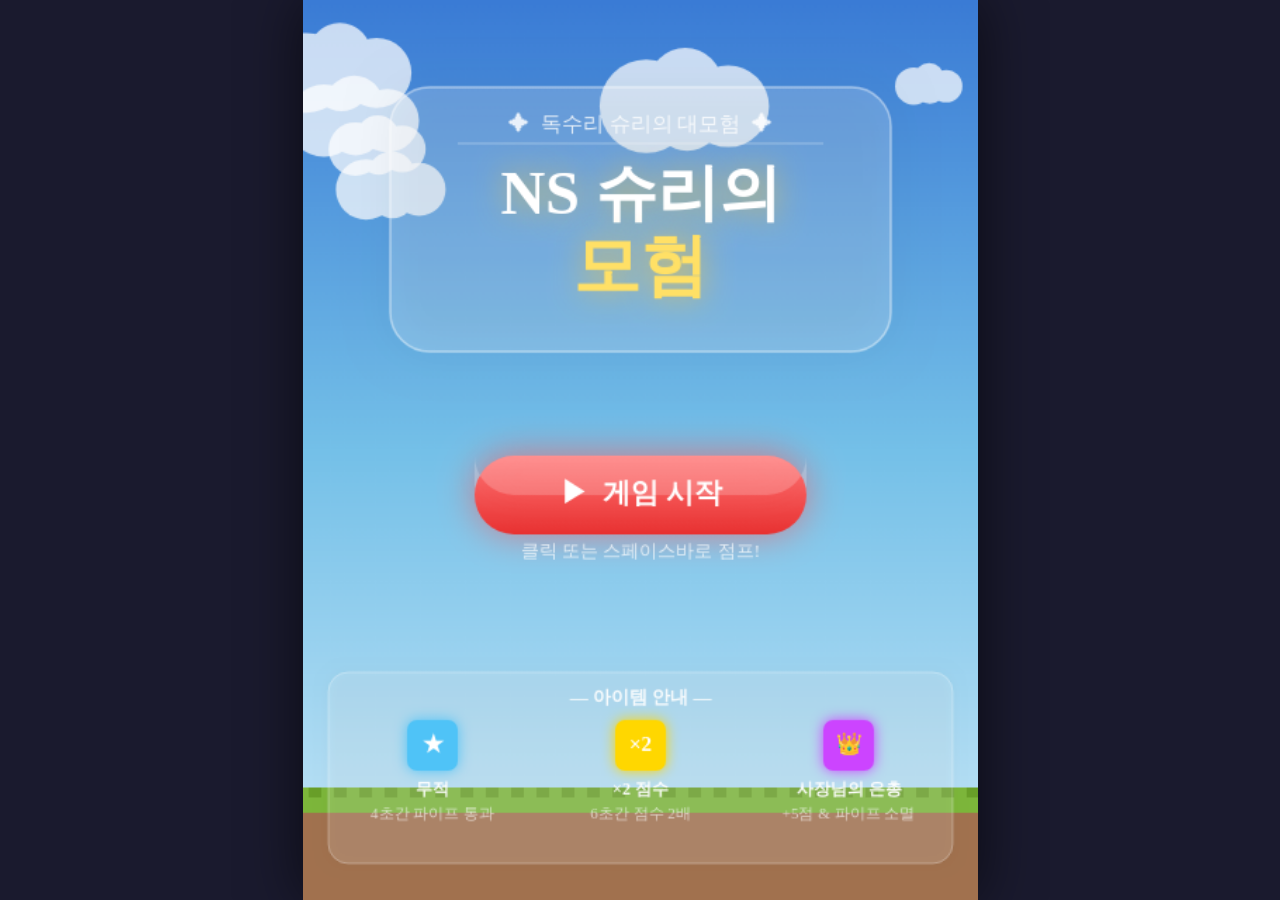
==== game_single.html @ 6ec07f15 "Initial commit: NS 슈리의 모험 game" ====
<!DOCTYPE html>
<html lang="ko">
<head>
    <meta charset="UTF-8">
    <meta name="viewport" content="width=device-width, initial-scale=1.0, user-scalable=no">
    <title>NS 슈리의 모험</title>
    <style>
* {
    margin: 0;
    padding: 0;
    box-sizing: border-box;
}

body {
    background: #1a1a2e;
    display: flex;
    justify-content: center;
    align-items: center;
    min-height: 100vh;
    overflow: hidden;
}

#game-container {
    position: relative;
    box-shadow: 0 0 60px rgba(0, 0, 0, 0.6);
    border-radius: 4px;
}

canvas {
    display: block;
}

/* ── 이름 입력 오버레이 ── */
#name-overlay {
    display: none;
    position: absolute;
    inset: 0;
    align-items: center;
    justify-content: center;
    background: rgba(0, 0, 0, 0.62);
    z-index: 20;
    border-radius: 4px;
}
#name-overlay.visible {
    display: flex;
}

#name-box {
    background: #fff;
    border-radius: 18px;
    padding: 28px 28px 22px;
    width: 260px;
    text-align: center;
    box-shadow: 0 8px 32px rgba(0,0,0,0.35);
    font-family: 'Segoe UI', sans-serif;
}

#name-title {
    font-size: 20px;
    font-weight: bold;
    color: #333;
    margin-bottom: 8px;
}

#name-score-line {
    font-size: 14px;
    color: #888;
    margin-bottom: 18px;
}

#name-score-val {
    font-weight: bold;
    color: #FF5252;
    font-size: 18px;
}

#name-input {
    width: 100%;
    padding: 10px 12px;
    border: 2px solid #ddd;
    border-radius: 10px;
    font-size: 15px;
    outline: none;
    box-sizing: border-box;
    transition: border-color 0.2s;
}
#name-input:focus {
    border-color: #7986CB;
}

#name-buttons {
    display: flex;
    gap: 10px;
    margin-top: 16px;
}

#name-buttons button {
    flex: 1;
    padding: 10px 0;
    border: none;
    border-radius: 10px;
    font-size: 14px;
    font-weight: bold;
    cursor: pointer;
    transition: opacity 0.15s;
}
#name-buttons button:hover { opacity: 0.85; }

#name-submit {
    background: linear-gradient(135deg, #66BB6A, #388E3C);
    color: white;
}

#name-skip {
    background: #eee;
    color: #888;
}
    </style>
</head>
<body>
    <div id="game-container">
        <canvas id="gameCanvas"></canvas>

        <!-- 이름 입력 오버레이 -->
        <div id="name-overlay">
            <div id="name-box">
                <div id="name-title">기록 저장</div>
                <div id="name-score-line">이번 점수: <span id="name-score-val">0</span>점</div>
                <input id="name-input" type="text" maxlength="10" placeholder="이름을 입력하세요 (최대 10자)">
                <div id="name-buttons">
                    <button id="name-submit">💾 저장</button>
                    <button id="name-skip">건너뛰기</button>
                </div>
            </div>
        </div>
    </div>
    <script>
'use strict';

const canvas = document.getElementById('gameCanvas');
const ctx = canvas.getContext('2d');

const W = 480;
const H = 640;
canvas.width = W;
canvas.height = H;

function resizeCanvas() {
    const scale = Math.min(window.innerWidth / W, window.innerHeight / H);
    canvas.style.width  = W * scale + 'px';
    canvas.style.height = H * scale + 'px';
}
resizeCanvas();
window.addEventListener('resize', resizeCanvas);

// ── 상수 ──────────────────────────────────────────────
const GRAVITY          = 0.38;
const JUMP_FORCE       = -7.2;
const PIPE_WIDTH       = 74;
const PIPE_GAP         = 215;  // 고정 넓은 갭
const BASE_PIPE_SPEED  = 2.6;
const PIPE_INTERVAL    = 2000; // ms
const GROUND_H         = 80;
const PLAYER_X         = 110;
const PLAYER_R         = 20;
const GAME_TITLE       = 'NS 슈리의 모험';

const ITEM_TYPES = {
    SHIELD: { color: '#4FC3F7', label: '무적',       duration: 4000 },
    DOUBLE: { color: '#FFD700', label: '×2 점수',    duration: 6000 },
    BOSS:   { color: '#CC44FF', label: '사장님의 은총', duration: 0 },
};

// ── 오디오 (Web Audio API) ────────────────────────────
let _ac = null;
function ac() {
    if (!_ac) _ac = new (window.AudioContext || window.webkitAudioContext)();
    return _ac;
}

let masterVol = 0.4;
let bgmPlaying = false;
let bgmBeat    = 0;
let bgmTimer   = null;

function tone(freq, type, dur, vol, when = 0) {
    if (!bgmPlaying && freq === 0) return;
    try {
        const a = ac();
        const t = a.currentTime + when;
        const o = a.createOscillator();
        const g = a.createGain();
        o.connect(g); g.connect(a.destination);
        o.type = type;
        o.frequency.setValueAtTime(freq || 1, t);
        g.gain.setValueAtTime(vol * masterVol, t);
        g.gain.exponentialRampToValueAtTime(0.0001, t + dur);
        o.start(t); o.stop(t + dur + 0.01);
    } catch(e) {}
}

// SFX
function sfxJump()   { tone(420,'sine',0.08,0.28); tone(580,'sine',0.07,0.18,0.05); }
function sfxScore()  { tone(660,'sine',0.10,0.22); tone(880,'sine',0.08,0.16,0.07); }
function sfxCoin()   { tone(900,'sine',0.09,0.25); tone(1200,'sine',0.07,0.18,0.06); }
function sfxItem()   { [440,550,660,880].forEach((f,i)=>tone(f,'sine',0.10,0.22,i*0.06)); }
function sfxBoss()   { [220,330,440,660,880].forEach((f,i)=>tone(f,'square',0.12,0.28,i*0.05)); }
function sfxBreak()  { tone(180+Math.random()*80,'sawtooth',0.07,0.35); tone(240,'square',0.05,0.28,0.03); }
function sfxDeath()  {
    [380,280,200,120].forEach((f,i)=>tone(f,'sawtooth',0.18,0.30,i*0.12));
    tone(80,'square',0.25,0.35,0.5);
}

// BGM — 경쾌한 8비트 루프
const BGM_T  = 0.145; // 박자 길이(초)
const BGM_M  = [523,659,784,659,698,784,880,784,659,523,587,659,523,0,440,523,
                587,523,659,784,0,784,659,784,880,784,698,659,523,0,523,0];
const BGM_B  = [262,0,330,0,349,0,330,0,294,0,349,0,220,0,262,0,
                294,0,330,0,392,0,349,0,440,0,349,0,262,0,220,0];

function bgmStep() {
    if (!bgmPlaying) return;
    const i = bgmBeat % BGM_M.length;
    if (BGM_M[i]) tone(BGM_M[i],'square', BGM_T*0.75, 0.07);
    if (BGM_B[i]) tone(BGM_B[i],'triangle',BGM_T*0.85,0.05);
    bgmBeat++;
    bgmTimer = setTimeout(bgmStep, BGM_T * 1000);
}
function startBGM() { if (bgmPlaying) return; bgmPlaying=true; bgmBeat=0; bgmStep(); }
function stopBGM()  { bgmPlaying=false; if(bgmTimer) clearTimeout(bgmTimer); }

// ── 게임 상태 ─────────────────────────────────────────
let state;       // 'menu' | 'playing' | 'gameover'
let score, highScore;
let animTick;    // 항상 증가 (애니메이션용)
let lastPipeTs;  // 마지막 파이프 생성 시각 (ms)
let pipeSpeed;

let shieldActive, shieldTimer;
let doubleActive, doubleTimer;
let bossRush;      // 돌진 중
let bossRushLeft;  // 남은 파이프 수
let bossReturn;    // 귀환 중
let bossFlash;     // 화면 플래시 (0~1)

let player, pipes, coins, items, particles, clouds;

highScore = parseInt(localStorage.getItem('hsCatGame') || '0');

// ── 기록 시스템 ───────────────────────────────────────
const RECORDS_KEY = 'recordsCatGame';
const MAX_RECORDS = 10;

function loadRecords() {
    try { return JSON.parse(localStorage.getItem(RECORDS_KEY) || '[]'); }
    catch(e) { return []; }
}
function saveRecord(name, sc) {
    const list = loadRecords();
    list.push({ name: name.trim() || '익명', score: sc, date: new Date().toLocaleDateString('ko-KR') });
    list.sort((a, b) => b.score - a.score);
    if (list.length > MAX_RECORDS) list.length = MAX_RECORDS;
    localStorage.setItem(RECORDS_KEY, JSON.stringify(list));
    highScore = list[0]?.score || highScore;
    localStorage.setItem('hsCatGame', highScore);
}
function getTopRecords(n = 5) { return loadRecords().slice(0, n); }

// ── 이름 입력 오버레이 ────────────────────────────────
let nameInputActive = false;

function showNameInput() {
    if (score === 0) return; // 점수 0이면 건너뜀
    nameInputActive = true;
    const ov  = document.getElementById('name-overlay');
    const val = document.getElementById('name-score-val');
    const inp = document.getElementById('name-input');
    val.textContent = score;
    inp.value = '';
    ov.classList.add('visible');
    setTimeout(() => inp.focus(), 100);
}
function hideNameInput() {
    nameInputActive = false;
    document.getElementById('name-overlay').classList.remove('visible');
}

// 저장 / 건너뛰기 버튼 이벤트
document.getElementById('name-submit').addEventListener('click', () => {
    saveRecord(document.getElementById('name-input').value, score);
    hideNameInput();
});
document.getElementById('name-skip').addEventListener('click', () => { hideNameInput(); });
document.getElementById('name-input').addEventListener('keydown', e => {
    if (e.key === 'Enter') {
        saveRecord(document.getElementById('name-input').value, score);
        hideNameInput();
    }
});

// ── 초기화 ────────────────────────────────────────────
function resetGame() {
    score       = 0;
    animTick    = 0;
    lastPipeTs  = -PIPE_INTERVAL;
    pipeSpeed   = BASE_PIPE_SPEED;

    shieldActive  = false; shieldTimer = 0;
    doubleActive  = false; doubleTimer = 0;
    bossRush      = false;
    bossRushLeft  = 0;
    bossReturn    = false;
    bossFlash     = 0;

    player = {
        x: PLAYER_X, y: H / 2 - 40,
        vy: 0, angle: 0,
        alive: true, wingPhase: 0,
    };

    pipes     = [];
    coins     = [];
    items     = [];
    particles = [];
    clouds    = buildClouds();
}

function buildClouds() {
    return Array.from({ length: 6 }, () => ({
        x:     Math.random() * W,
        y:     30 + Math.random() * H * 0.38,
        speed: 0.28 + Math.random() * 0.38,
        scale: 0.55 + Math.random() * 0.85,
    }));
}

// ── 스폰 ──────────────────────────────────────────────
function spawnPipe(now) {
    lastPipeTs = now;
    const gap    = PIPE_GAP;
    const minTop = 70;
    const maxTop = H - GROUND_H - gap - 70;
    const topH   = minTop + Math.random() * (maxTop - minTop);

    pipes.push({ x: W + PIPE_WIDTH, topH, gap, scored: false });

    // 코인 (갭 안에 1~3개)
    const gapCY   = topH + gap / 2;
    const nCoins  = 1 + Math.floor(Math.random() * 3);
    for (let i = 0; i < nCoins; i++) {
        coins.push({
            x: W + PIPE_WIDTH + 18 + i * 26,
            y: gapCY + (Math.random() - 0.5) * (gap * 0.35),
            phase: Math.random() * Math.PI * 2,
            done: false,
        });
    }

    // 아이템 (55% 확률, BOSS 가중치 높음)
    if (Math.random() < 0.55) {
        // SHIELD 25%, DOUBLE 25%, BOSS 50%
        const r    = Math.random();
        const type = r < 0.25 ? 'SHIELD' : r < 0.5 ? 'DOUBLE' : 'BOSS';
        items.push({ x: W + PIPE_WIDTH + 37, y: gapCY - gap * 0.1, type, phase: 0, done: false });
    }
}

const BOSS_RUSH_SPEED   = 13;  // 돌진 시 플레이어 전진 속도 (px/frame)
const BOSS_RETURN_SPEED = 9;   // 귀환 속도
const BOSS_PIPE_SPACING = 90;  // 돌진용 파이프 간격

// ── 업데이트 ──────────────────────────────────────────
function update(now, dt) {
    animTick++;
    pipeSpeed = BASE_PIPE_SPEED + score * 0.03;
    const spd = pipeSpeed;

    const invincible = shieldActive || bossRush || bossReturn;

    // ── 보스 돌진 중: 플레이어 전진 ──
    if (bossRush) {
        player.x     += BOSS_RUSH_SPEED;
        player.vy    *= 0.72;           // 수직 움직임 감쇠
        player.y     += player.vy;
        player.angle  = -28;            // 앞으로 숙임
        player.wingPhase += 0.55;

        // 범위를 벗어나지 않게
        player.y = Math.max(PLAYER_R, Math.min(H - GROUND_H - PLAYER_R, player.y));

        // 속도선 파티클 (뒤에서 앞으로)
        if (animTick % 2 === 0) {
            for (let k = 0; k < 3; k++) {
                particles.push({
                    x: player.x - 10 - Math.random() * 40,
                    y: player.y + (Math.random() - 0.5) * 50,
                    vx: -(6 + Math.random() * 5), vy: 0,
                    color: `hsl(${280 + Math.random() * 60},100%,80%)`,
                    size: 1.5 + Math.random() * 2,
                    life: 1, decay: 0.08, text: null,
                });
            }
        }

        // 파이프와 겹치면 박살
        for (let i = pipes.length - 1; i >= 0; i--) {
            const p = pipes[i];
            if (!p.broken &&
                player.x + PLAYER_R - 4 > p.x &&
                player.x - PLAYER_R + 4 < p.x + PIPE_WIDTH) {
                p.broken = true;
                breakPipe(p);
                pipes.splice(i, 1);
                bossRushLeft--;
                if (bossRushLeft <= 0) {
                    bossRush   = false;
                    bossReturn = true;
                }
            }
        }

        // 파이프 없으면 더 기다릴 필요 없음
        if (bossRush && pipes.filter(p => !p.broken && p.x > player.x - 10).length === 0) {
            bossRush   = false;
            bossReturn = true;
        }

    // ── 귀환 중 ──
    } else if (bossReturn) {
        player.x -= BOSS_RETURN_SPEED;
        player.vy *= 0.8;
        player.y  += player.vy;
        player.angle = Math.max(-10, player.angle - 2);
        player.wingPhase += 0.35;
        player.y = Math.max(PLAYER_R, Math.min(H - GROUND_H - PLAYER_R, player.y));

        if (player.x <= PLAYER_X) {
            player.x   = PLAYER_X;
            bossReturn = false;
        }

    // ── 일반 물리 ──
    } else if (player.alive) {
        player.vy    += GRAVITY;
        player.y     += player.vy;
        player.angle  = Math.max(-28, Math.min(75, player.vy * 3.6));
        player.wingPhase += 0.28;

        if (player.y + PLAYER_R > H - GROUND_H) {
            if (invincible) { player.y = H - GROUND_H - PLAYER_R; player.vy = 0; }
            else killPlayer();
        }
        if (player.y - PLAYER_R < 0) { player.y = PLAYER_R; player.vy = 0; }
    }

    // 파이프 스폰
    if (now - lastPipeTs >= PIPE_INTERVAL) spawnPipe(now);

    // 파이프 이동 & 충돌 & 점수
    for (let i = pipes.length - 1; i >= 0; i--) {
        const p = pipes[i];
        p.x -= spd;

        if (!p.scored && p.x + PIPE_WIDTH < player.x) {
            p.scored = true;
            if (!bossRush) {
                addScore(1);
                sfxScore();
                floatText('+' + (doubleActive ? 2 : 1), player.x + 28, player.y - 18, '#FFD700');
            }
        }

        if (player.alive && !invincible && hitPipe(p)) killPlayer();
        if (p.x + PIPE_WIDTH < 0) pipes.splice(i, 1);
    }

    // 코인
    for (let i = coins.length - 1; i >= 0; i--) {
        const c = coins[i];
        c.x -= spd;
        c.phase += 0.08;
        if (!c.done && dist(player.x, player.y, c.x, c.y) < PLAYER_R + 11) {
            c.done = true;
            addScore(1);
            sfxCoin();
            burst(c.x, c.y, '#FFD700', 6);
        }
        if (c.x < -20) coins.splice(i, 1);
    }

    // 아이템
    for (let i = items.length - 1; i >= 0; i--) {
        const it = items[i];
        it.x -= spd;
        it.phase += 0.05;
        if (!it.done && dist(player.x, player.y, it.x, it.y) < PLAYER_R + 17) {
            it.done = true;
            activateItem(it.type);
            burst(it.x, it.y, ITEM_TYPES[it.type].color, 10);
            it.type === 'BOSS' ? sfxBoss() : sfxItem();
        }
        if (it.x < -30) items.splice(i, 1);
    }

    // 타이머
    if (shieldActive && (shieldTimer -= dt) <= 0) shieldActive = false;
    if (doubleActive && (doubleTimer -= dt) <= 0) doubleActive = false;
    if (bossFlash > 0) bossFlash = Math.max(0, bossFlash - dt * 0.003);

    // 구름
    for (const cl of clouds) {
        cl.x -= cl.speed * (bossRush ? 3 : 1);
        if (cl.x < -120) cl.x = W + 120;
    }

    // 파티클
    for (let i = particles.length - 1; i >= 0; i--) {
        const p = particles[i];
        p.x += p.vx; p.y += p.vy; p.vy += 0.18;
        p.life -= p.decay;
        if (p.life <= 0) particles.splice(i, 1);
    }
}

function addScore(n) {
    score += doubleActive ? n * 2 : n;
}

function activateItem(type) {
    if (type === 'SHIELD') { shieldActive = true; shieldTimer = ITEM_TYPES.SHIELD.duration; }
    if (type === 'DOUBLE') { doubleActive = true; doubleTimer = ITEM_TYPES.DOUBLE.duration; }
    if (type === 'BOSS')   { activateBoss(); }
}

function activateBoss() {
    bossRush     = true;
    bossRushLeft = 5;
    bossFlash    = 1.0;
    items.length = 0;  // 돌진 중 아이템 충돌 방지

    // 기존 파이프 제거 후 돌진용 파이프 5개 등간격 배치
    pipes.length = 0;
    coins.length = 0;
    for (let i = 0; i < 5; i++) {
        const x      = player.x + 60 + i * BOSS_PIPE_SPACING;
        const minTop = 80;
        const maxTop = H - GROUND_H - PIPE_GAP - 80;
        const topH   = minTop + Math.random() * (maxTop - minTop);
        pipes.push({ x, topH, gap: PIPE_GAP, scored: false, broken: false, rushPipe: true });
    }

    // 출발 폭발 파티클
    const cols = ['#FFD700','#FF88FF','#CC44FF','#FFFFFF','#FF44AA'];
    for (let i = 0; i < 40; i++) {
        const a = Math.random() * Math.PI * 2;
        const s = 3 + Math.random() * 7;
        particles.push({
            x: player.x, y: player.y,
            vx: Math.cos(a) * s, vy: Math.sin(a) * s,
            color: cols[i % cols.length],
            size: 3 + Math.random() * 4,
            life: 1, decay: 0.014 + Math.random() * 0.012, text: null,
        });
    }

    floatText('✦ 사장님의 은총! ✦', W / 2, H / 2 - 20, '#FFD700', 20);
}

// 파이프 박살 이펙트
function breakPipe(p) {
    addScore(1);
    const cx  = p.x + PIPE_WIDTH / 2;
    const botY = p.topH + p.gap;

    // 파이프 잔해 파티클 (초록 사각형 느낌)
    const debrisColors = ['#5CB85C','#3E9142','#8BC34A','#2E7D32'];
    for (let i = 0; i < 18; i++) {
        const fromTop = Math.random() < 0.5;
        const oy      = fromTop
            ? Math.random() * p.topH
            : botY + Math.random() * (H - GROUND_H - botY);
        const spd = 3 + Math.random() * 6;
        const ang = Math.random() * Math.PI * 2;
        particles.push({
            x: cx + (Math.random() - 0.5) * PIPE_WIDTH,
            y: oy,
            vx: Math.cos(ang) * spd,
            vy: Math.sin(ang) * spd - 2,
            color: debrisColors[i % debrisColors.length],
            size: 4 + Math.random() * 6,
            life: 1, decay: 0.022 + Math.random() * 0.018, text: null,
        });
    }
    // 충격파 흰 파티클
    for (let i = 0; i < 10; i++) {
        const ang = (Math.PI * 2 / 10) * i;
        particles.push({
            x: cx, y: H / 2,
            vx: Math.cos(ang) * (4 + Math.random() * 4),
            vy: Math.sin(ang) * (4 + Math.random() * 4),
            color: '#FFFFFF',
            size: 3 + Math.random() * 3,
            life: 1, decay: 0.035, text: null,
        });
    }
    // 점수 팝업
    sfxBreak();
    floatText('+' + (doubleActive ? 2 : 1), cx, player.y - 20, '#FFD700', 16);
    bossFlash = Math.max(bossFlash, 0.45);
}

// ── 충돌 ──────────────────────────────────────────────
function hitPipe(p) {
    const r = PLAYER_R - 4;
    const px = player.x, py = player.y;
    if (px + r > p.x && px - r < p.x + PIPE_WIDTH) {
        if (py - r < p.topH || py + r > p.topH + p.gap) return true;
    }
    return false;
}

function dist(x1, y1, x2, y2) {
    return Math.hypot(x1 - x2, y1 - y2);
}

// ── 파티클 ────────────────────────────────────────────
function burst(x, y, color, n) {
    for (let i = 0; i < n; i++) {
        const a = (Math.PI * 2 / n) * i;
        particles.push({
            x, y,
            vx: Math.cos(a) * (1.5 + Math.random() * 2.5),
            vy: Math.sin(a) * (1.5 + Math.random() * 2.5),
            color, size: 3 + Math.random() * 3,
            life: 1, decay: 0.03 + Math.random() * 0.02,
            text: null,
        });
    }
}

function floatText(text, x, y, color, size = 15) {
    particles.push({
        x, y, vx: 0.5, vy: -2.4,
        color, size, life: 1, decay: 0.016, text,
    });
}

function killPlayer() {
    player.alive = false;
    // 죽음 폭발
    for (let i = 0; i < 22; i++) {
        const a = (Math.PI * 2 / 22) * i;
        const spd2 = 2.5 + Math.random() * 3.5;
        particles.push({
            x: player.x, y: player.y,
            vx: Math.cos(a) * spd2, vy: Math.sin(a) * spd2,
            color: ['#FF6B6B','#FFA07A','#FFD700','#FF4500'][i % 4],
            size: 4 + Math.random() * 4,
            life: 1, decay: 0.018 + Math.random() * 0.015, text: null,
        });
    }

    sfxDeath();
    stopBGM();
    if (score > highScore) {
        highScore = score;
        localStorage.setItem('hsCatGame', highScore);
    }
    setTimeout(() => {
        state = 'gameover';
        setTimeout(showNameInput, 350);
    }, 900);
}

// ── 그리기 헬퍼 ───────────────────────────────────────
function rrect(x, y, w, h, r) {
    ctx.beginPath();
    ctx.moveTo(x + r, y);
    ctx.lineTo(x + w - r, y);
    ctx.arcTo(x + w, y, x + w, y + r, r);
    ctx.lineTo(x + w, y + h - r);
    ctx.arcTo(x + w, y + h, x + w - r, y + h, r);
    ctx.lineTo(x + r, y + h);
    ctx.arcTo(x, y + h, x, y + h - r, r);
    ctx.lineTo(x, y + r);
    ctx.arcTo(x, y, x + r, y, r);
    ctx.closePath();
}

// ── 배경 / 구름 ───────────────────────────────────────
function drawBg() {
    const g = ctx.createLinearGradient(0, 0, 0, H);
    g.addColorStop(0,   '#74C0E8');
    g.addColorStop(0.7, '#AED9F0');
    g.addColorStop(1,   '#D8EFF8');
    ctx.fillStyle = g;
    ctx.fillRect(0, 0, W, H);
}

function drawClouds() {
    ctx.save();
    for (const cl of clouds) {
        ctx.globalAlpha = 0.72;
        ctx.fillStyle = 'white';
        const s = cl.scale;
        ctx.beginPath();
        ctx.arc(cl.x,          cl.y,          24 * s, 0, Math.PI * 2);
        ctx.arc(cl.x + 20 * s, cl.y - 11 * s, 19 * s, 0, Math.PI * 2);
        ctx.arc(cl.x + 42 * s, cl.y,           21 * s, 0, Math.PI * 2);
        ctx.arc(cl.x + 21 * s, cl.y + 6  * s,  17 * s, 0, Math.PI * 2);
        ctx.fill();
    }
    ctx.globalAlpha = 1;
    ctx.restore();
}

function drawGround() {
    // 잔디
    ctx.fillStyle = '#7CB63A';
    ctx.fillRect(0, H - GROUND_H, W, 18);
    // 잔디 결
    ctx.fillStyle = '#689F28';
    for (let x = 4; x < W; x += 18) ctx.fillRect(x, H - GROUND_H, 9, 7);
    // 흙
    ctx.fillStyle = '#A1714E';
    ctx.fillRect(0, H - GROUND_H + 18, W, GROUND_H - 18);
}

// ── 파이프 ────────────────────────────────────────────
function drawPipe(p) {
    const botY = p.topH + p.gap;
    const botH = H - GROUND_H - botY;

    // 윗 파이프 몸통
    ctx.fillStyle = '#5CB85C';
    ctx.fillRect(p.x, 0, PIPE_WIDTH, p.topH);
    // 윗 파이프 캡
    ctx.fillStyle = '#3E9142';
    ctx.fillRect(p.x - 6, p.topH - 30, PIPE_WIDTH + 12, 30);
    // 아랫 파이프 몸통
    ctx.fillStyle = '#5CB85C';
    ctx.fillRect(p.x, botY, PIPE_WIDTH, botH);
    // 아랫 파이프 캡
    ctx.fillStyle = '#3E9142';
    ctx.fillRect(p.x - 6, botY, PIPE_WIDTH + 12, 30);
    // 광택
    ctx.fillStyle = 'rgba(255,255,255,0.13)';
    ctx.fillRect(p.x + 9, 0, 13, p.topH);
    ctx.fillRect(p.x + 9, botY, 13, botH);
}

// ── 코인 ──────────────────────────────────────────────
function drawCoin(c) {
    const sx = Math.abs(Math.cos(c.phase));
    ctx.save();
    ctx.translate(c.x, c.y);
    ctx.scale(sx, 1);
    ctx.beginPath();
    ctx.arc(0, 0, 10, 0, Math.PI * 2);
    ctx.fillStyle = '#FFD700';
    ctx.fill();
    ctx.strokeStyle = '#FFA000';
    ctx.lineWidth = 2;
    ctx.stroke();
    ctx.beginPath();
    ctx.arc(-3, -3, 3, 0, Math.PI * 2);
    ctx.fillStyle = 'rgba(255,255,255,0.5)';
    ctx.fill();
    ctx.restore();
}

// ── 아이템 ────────────────────────────────────────────
function drawItem(it) {
    const info = ITEM_TYPES[it.type];
    const bob  = Math.sin(it.phase * 2) * 3;
    ctx.save();
    ctx.translate(it.x, it.y + bob);
    ctx.shadowBlur = 18; ctx.shadowColor = info.color;
    ctx.fillStyle = info.color;
    rrect(-16, -16, 32, 32, 7);
    ctx.fill();
    ctx.shadowBlur = 0;
    ctx.fillStyle   = 'white';
    ctx.font        = 'bold 13px Segoe UI';
    ctx.textAlign   = 'center';
    ctx.textBaseline = 'middle';
    ctx.fillText(it.type === 'SHIELD' ? '★' : it.type === 'DOUBLE' ? '×2' : '👑', 0, 0);
    ctx.restore();
}

// ── 플레이어 (독수리 캐릭터) ─────────────────────────
function drawPlayer() {
    ctx.save();
    ctx.translate(player.x, player.y);
    ctx.rotate(player.angle * Math.PI / 180);

    // 무적 실드
    if (shieldActive) {
        ctx.save();
        ctx.globalAlpha = 0.35 + Math.sin(animTick * 0.18) * 0.18;
        ctx.beginPath();
        ctx.arc(0, 0, PLAYER_R + 13, 0, Math.PI * 2);
        ctx.strokeStyle = '#4FC3F7';
        ctx.lineWidth = 5;
        ctx.stroke();
        ctx.globalAlpha = 1;
        ctx.restore();
    }

    const wf = player.wingPhase;

    // ── 꼬리 깃털 ──
    ctx.save();
    ctx.translate(-16, 6);
    for (let i = 0; i < 4; i++) {
        const angle = (-0.3 + i * 0.2);
        ctx.save();
        ctx.rotate(angle);
        ctx.beginPath();
        ctx.moveTo(0, 0);
        ctx.lineTo(-14 - i * 2, 3 + i);
        ctx.lineWidth = 3 - i * 0.4;
        ctx.strokeStyle = '#2C1200';
        ctx.lineCap = 'round';
        ctx.stroke();
        ctx.restore();
    }
    ctx.restore();

    // ── 날개 (위아래로 퍼덕) ──
    const wingBeat = Math.sin(wf) * 10;
    ctx.save();
    // 날개 본체 (어두운 갈색)
    ctx.beginPath();
    ctx.moveTo(-2, 2);
    ctx.bezierCurveTo(-6, -4, -24, wingBeat - 16, -32, wingBeat - 6);
    ctx.bezierCurveTo(-28, wingBeat + 4, -14, wingBeat + 10, -2, 10);
    ctx.closePath();
    const wingG = ctx.createLinearGradient(-32, 0, -2, 0);
    wingG.addColorStop(0, '#1A0800');
    wingG.addColorStop(0.6, '#3B1500');
    wingG.addColorStop(1, '#5C2500');
    ctx.fillStyle = wingG;
    ctx.fill();
    // 날개 끝 호박색 광택
    ctx.beginPath();
    ctx.moveTo(-24, wingBeat - 13);
    ctx.bezierCurveTo(-30, wingBeat - 14, -34, wingBeat - 6, -28, wingBeat);
    ctx.bezierCurveTo(-24, wingBeat + 3, -18, wingBeat - 4, -20, wingBeat - 10);
    ctx.fillStyle = 'rgba(200,90,10,0.55)';
    ctx.fill();
    // 날개 깃털 선
    for (let i = 0; i < 5; i++) {
        const t = i / 4;
        const wx = -2 + (-30 + 2) * t;
        const wy = 6 + (wingBeat - 6 - 6) * t;
        ctx.beginPath();
        ctx.moveTo(wx, wy);
        ctx.lineTo(wx - 4, wy - 5 - i);
        ctx.strokeStyle = 'rgba(0,0,0,0.3)';
        ctx.lineWidth = 1;
        ctx.stroke();
    }
    ctx.restore();

    // ── 몸통 (진한 갈색, 둥글고 통통하게) ──
    ctx.beginPath();
    ctx.ellipse(0, 3, 17, 15, 0, 0, Math.PI * 2);
    const bodyG = ctx.createRadialGradient(-5, -2, 3, 0, 3, 20);
    bodyG.addColorStop(0, '#5C2500');
    bodyG.addColorStop(0.5, '#3B1500');
    bodyG.addColorStop(1, '#1A0800');
    ctx.fillStyle = bodyG;
    ctx.fill();

    // 몸통 비늘 질감 (짧은 호)
    ctx.strokeStyle = 'rgba(0,0,0,0.2)';
    ctx.lineWidth = 1;
    for (let row = 0; row < 3; row++) {
        for (let col = -1; col < 2; col++) {
            const sx = col * 8 + (row % 2) * 4;
            const sy = -4 + row * 7;
            ctx.beginPath();
            ctx.arc(sx, sy + 3, 5, Math.PI + 0.3, -0.3);
            ctx.stroke();
        }
    }

    // ── 가슴 흰털 ──
    ctx.beginPath();
    ctx.ellipse(4, 6, 7, 9, -0.2, 0, Math.PI * 2);
    ctx.fillStyle = 'rgba(235,225,200,0.5)';
    ctx.fill();

    // ── 머리 (흰색, 대머리독수리) ──
    ctx.beginPath();
    ctx.arc(7, -11, 13, 0, Math.PI * 2);
    const headG = ctx.createRadialGradient(4, -14, 2, 7, -11, 13);
    headG.addColorStop(0, '#FFFFFF');
    headG.addColorStop(1, '#E8E0D0');
    ctx.fillStyle = headG;
    ctx.fill();
    // 머리 아랫부분 목 연결 (어두운 갈색)
    ctx.beginPath();
    ctx.ellipse(2, -2, 9, 7, 0.4, 0, Math.PI * 2);
    ctx.fillStyle = '#3B1500';
    ctx.fill();

    // ── 부리 (노란색, 갈고리형) ──
    ctx.beginPath();
    ctx.moveTo(17, -13);
    ctx.lineTo(26, -10);
    ctx.lineTo(24, -7);
    ctx.lineTo(17, -9);
    ctx.closePath();
    ctx.fillStyle = '#E8A800';
    ctx.fill();
    // 부리 끝 갈고리
    ctx.beginPath();
    ctx.moveTo(24, -7);
    ctx.quadraticCurveTo(27, -6, 25, -4);
    ctx.quadraticCurveTo(22, -5, 22, -7);
    ctx.fillStyle = '#CC8800';
    ctx.fill();
    // 부리 선
    ctx.beginPath();
    ctx.moveTo(17, -11);
    ctx.lineTo(24, -8.5);
    ctx.strokeStyle = '#CC8800';
    ctx.lineWidth = 1;
    ctx.stroke();

    // ── 눈 ──
    // 눈 흰자
    ctx.beginPath();
    ctx.ellipse(13, -14, 5.5, 5, 0, 0, Math.PI * 2);
    ctx.fillStyle = '#F0E8D0';
    ctx.fill();
    // 눈동자
    ctx.beginPath();
    ctx.arc(14, -14, 3.2, 0, Math.PI * 2);
    ctx.fillStyle = '#1a1a2e';
    ctx.fill();
    // 눈 하이라이트
    ctx.beginPath();
    ctx.arc(15.2, -15.2, 1.1, 0, Math.PI * 2);
    ctx.fillStyle = 'white';
    ctx.fill();

    // ── 화난 눈썹 ──
    ctx.beginPath();
    ctx.moveTo(8, -20);
    ctx.lineTo(18, -17.5);
    ctx.lineWidth = 2.8;
    ctx.strokeStyle = '#2C1200';
    ctx.lineCap = 'round';
    ctx.stroke();

    // ── 발 (비행 중 접힌 상태) ──
    ctx.save();
    ctx.translate(4, 16);
    ctx.strokeStyle = '#CC7700';
    ctx.lineWidth = 2.5;
    ctx.lineCap = 'round';
    // 다리
    ctx.beginPath(); ctx.moveTo(0, 0); ctx.lineTo(2, 7); ctx.stroke();
    ctx.beginPath(); ctx.moveTo(6, 0); ctx.lineTo(7, 7); ctx.stroke();
    // 발톱
    ctx.lineWidth = 1.8;
    ctx.strokeStyle = '#1a1a2e';
    [[-4,7],[0,9],[4,7],[7,5]].forEach(([tx, ty]) => {
        ctx.beginPath(); ctx.moveTo(3, 7); ctx.lineTo(tx, ty + 3); ctx.stroke();
    });
    ctx.restore();

    ctx.restore();
}

// ── 파티클 ────────────────────────────────────────────
function drawParticles() {
    for (const p of particles) {
        ctx.save();
        ctx.globalAlpha = Math.max(0, p.life);
        if (p.text) {
            ctx.fillStyle = p.color;
            ctx.font = `bold ${p.size}px Segoe UI`;
            ctx.textAlign = 'center';
            ctx.fillText(p.text, p.x, p.y);
        } else {
            ctx.fillStyle = p.color;
            ctx.beginPath();
            ctx.arc(p.x, p.y, p.size, 0, Math.PI * 2);
            ctx.fill();
        }
        ctx.restore();
    }
}

// ── HUD ───────────────────────────────────────────────
function drawHUD() {
    // 좌상단 게임 이름
    ctx.save();
    ctx.shadowBlur = 6; ctx.shadowColor = 'rgba(0,0,0,0.5)';
    ctx.fillStyle    = 'rgba(255,255,255,0.88)';
    ctx.font         = 'bold 13px Segoe UI';
    ctx.textAlign    = 'left';
    ctx.textBaseline = 'top';
    ctx.fillText(GAME_TITLE, 12, 12);
    ctx.shadowBlur   = 0;
    ctx.textBaseline = 'alphabetic';
    ctx.restore();

    // 중앙 점수
    ctx.save();
    ctx.shadowBlur = 10; ctx.shadowColor = 'rgba(0,0,0,0.45)';
    ctx.fillStyle = 'white';
    ctx.font      = 'bold 38px Segoe UI';
    ctx.textAlign = 'center';
    ctx.fillText(score, W / 2, 60);
    ctx.shadowBlur = 0;
    ctx.restore();

    // 아이템 타이머 바
    let ty = 96;
    if (shieldActive) { drawTimerBar('무적',    ITEM_TYPES.SHIELD.color, shieldTimer / ITEM_TYPES.SHIELD.duration, ty); ty += 34; }
    if (doubleActive) { drawTimerBar('×2 점수', ITEM_TYPES.DOUBLE.color, doubleTimer / ITEM_TYPES.DOUBLE.duration, ty); ty += 34; }
}

function drawTimerBar(label, color, ratio, y) {
    const bw = 118, bx = W - bw - 14;
    ctx.fillStyle = 'rgba(0,0,0,0.28)';
    rrect(bx - 4, y - 14, bw + 8, 26, 5);
    ctx.fill();
    ctx.fillStyle = 'rgba(0,0,0,0.35)';
    ctx.fillRect(bx, y + 2, bw, 7);
    ctx.fillStyle = color;
    ctx.fillRect(bx, y + 2, bw * Math.max(0, ratio), 7);
    ctx.fillStyle = 'white';
    ctx.font = 'bold 11px Segoe UI';
    ctx.textAlign = 'left';
    ctx.fillText(label, bx, y);
}

// ── 메뉴 화면 ─────────────────────────────────────────
function drawMenu() {
    // 배경 그라데이션 (더 깊은 하늘)
    const bgG = ctx.createLinearGradient(0, 0, 0, H);
    bgG.addColorStop(0,   '#3A7BD5');
    bgG.addColorStop(0.5, '#74C0E8');
    bgG.addColorStop(1,   '#C8E8F8');
    ctx.fillStyle = bgG;
    ctx.fillRect(0, 0, W, H);

    drawClouds();
    drawGround();

    // ── 타이틀 패널 (반투명 카드) ──
    ctx.save();
    ctx.shadowBlur = 30; ctx.shadowColor = 'rgba(0,0,0,0.25)';
    ctx.fillStyle  = 'rgba(255,255,255,0.18)';
    rrect(W / 2 - 178, 62, 356, 188, 28);
    ctx.fill();
    ctx.shadowBlur = 0;

    // 카드 테두리
    ctx.strokeStyle = 'rgba(255,255,255,0.45)';
    ctx.lineWidth   = 1.5;
    rrect(W / 2 - 178, 62, 356, 188, 28);
    ctx.stroke();

    // 부제 (위)
    ctx.fillStyle = 'rgba(255,255,255,0.85)';
    ctx.font      = '15px Segoe UI';
    ctx.textAlign = 'center';
    ctx.fillText('✦  독수리 슈리의 대모험  ✦', W / 2, 93);

    // 구분선
    ctx.strokeStyle = 'rgba(255,255,255,0.35)';
    ctx.lineWidth   = 1;
    ctx.beginPath(); ctx.moveTo(W/2 - 130, 102); ctx.lineTo(W/2 + 130, 102); ctx.stroke();

    // 메인 타이틀
    ctx.shadowBlur = 22; ctx.shadowColor = 'rgba(255,200,50,0.7)';
    ctx.fillStyle  = '#FFFFFF';
    ctx.font       = 'bold 44px Segoe UI';
    ctx.fillText('NS 슈리의', W / 2, 152);
    ctx.font       = 'bold 48px Segoe UI';
    ctx.fillStyle  = '#FFE066';
    ctx.fillText('모험', W / 2, 205);
    ctx.shadowBlur = 0;
    ctx.restore();

    // ── 최고 점수 배지 ──
    if (highScore > 0) {
        ctx.save();
        ctx.shadowBlur = 12; ctx.shadowColor = 'rgba(255,200,0,0.4)';
        ctx.fillStyle  = 'rgba(30,20,0,0.45)';
        rrect(W / 2 - 92, 270, 184, 38, 19);
        ctx.fill();
        ctx.shadowBlur = 0;
        ctx.strokeStyle = 'rgba(255,215,0,0.5)';
        ctx.lineWidth   = 1.2;
        rrect(W / 2 - 92, 270, 184, 38, 19);
        ctx.stroke();
        ctx.fillStyle    = '#FFD700';
        ctx.font         = 'bold 18px Segoe UI';
        ctx.textAlign    = 'center';
        ctx.textBaseline = 'middle';
        ctx.fillText(`🏆  최고 점수: ${highScore}`, W / 2, 289);
        ctx.textBaseline = 'alphabetic';
        ctx.restore();
    }

    // ── 시작 버튼 ──
    const pulse = 1 + Math.sin(animTick * 0.065) * 0.035;
    ctx.save();
    ctx.translate(W / 2, highScore > 0 ? 370 : 352);
    ctx.scale(pulse, pulse);
    ctx.shadowBlur = 26; ctx.shadowColor = 'rgba(255,80,80,0.6)';
    // 버튼 본체
    const btnG = ctx.createLinearGradient(0, -28, 0, 28);
    btnG.addColorStop(0, '#FF7676');
    btnG.addColorStop(1, '#E83030');
    ctx.fillStyle = btnG;
    rrect(-118, -28, 236, 56, 28);
    ctx.fill();
    // 버튼 상단 하이라이트
    ctx.fillStyle = 'rgba(255,255,255,0.2)';
    rrect(-118, -28, 236, 28, 28);
    ctx.fill();
    ctx.shadowBlur = 0;
    ctx.fillStyle    = 'white';
    ctx.font         = 'bold 20px Segoe UI';
    ctx.textAlign    = 'center';
    ctx.textBaseline = 'middle';
    ctx.fillText('▶  게임 시작', 0, 0);
    ctx.restore();

    // 조작 안내
    ctx.save();
    ctx.fillStyle    = 'rgba(255,255,255,0.75)';
    ctx.textBaseline = 'alphabetic';
    ctx.font         = '13px Segoe UI';
    ctx.textAlign    = 'center';
    ctx.fillText('클릭 또는 스페이스바로 점프!', W / 2, highScore > 0 ? 414 : 396);
    ctx.restore();

    drawItemGuide();
}

function drawItemGuide() {
    ctx.save();
    ctx.shadowBlur = 10; ctx.shadowColor = 'rgba(0,0,0,0.2)';
    ctx.fillStyle  = 'rgba(255,255,255,0.15)';
    rrect(18, 478, W - 36, 136, 14);
    ctx.fill();
    ctx.shadowBlur = 0;
    ctx.strokeStyle = 'rgba(255,255,255,0.3)';
    ctx.lineWidth   = 1;
    rrect(18, 478, W - 36, 136, 14);
    ctx.stroke();
    ctx.restore();

    ctx.fillStyle = 'rgba(255,255,255,0.9)';
    ctx.font      = 'bold 13px Segoe UI';
    ctx.textAlign = 'center';
    ctx.fillText('— 아이템 안내 —', W / 2, 500);

    const entries = [
        { color: '#4FC3F7', icon: '★',  label: '무적',         desc: '4초간 파이프 통과'  },
        { color: '#FFD700', icon: '×2', label: '×2 점수',       desc: '6초간 점수 2배'    },
        { color: '#CC44FF', icon: '👑', label: '사장님의 은총', desc: '+5점 & 파이프 소멸' },
    ];

    const sp = (W - 36) / 3;
    entries.forEach((e, i) => {
        const x = 18 + sp * i + sp / 2;

        ctx.shadowBlur = 10; ctx.shadowColor = e.color;
        ctx.fillStyle  = e.color;
        rrect(x - 18, 512, 36, 36, 7);
        ctx.fill();
        ctx.shadowBlur = 0;

        ctx.fillStyle    = 'white';
        ctx.font         = 'bold 15px Segoe UI';
        ctx.textAlign    = 'center';
        ctx.textBaseline = 'middle';
        ctx.fillText(e.icon, x, 530);
        ctx.textBaseline = 'alphabetic';

        ctx.fillStyle = 'rgba(255,255,255,0.95)';
        ctx.font      = 'bold 12px Segoe UI';
        ctx.fillText(e.label, x, 565);

        ctx.fillStyle = 'rgba(255,255,255,0.65)';
        ctx.font      = '11px Segoe UI';
        ctx.fillText(e.desc, x, 582);
    });
}

// ── 게임 오버 화면 ────────────────────────────────────
const GO_BTN_RESTART_Y = 530;
const GO_BTN_HOME_Y    = 590;

function drawGameOver() {
    if (nameInputActive) return; // 이름 입력 중엔 숨김

    ctx.fillStyle = 'rgba(0,0,0,0.55)';
    ctx.fillRect(0, 0, W, H);

    // ── 패널 ──
    ctx.save();
    ctx.shadowBlur = 24; ctx.shadowColor = 'rgba(0,0,0,0.4)';
    ctx.fillStyle  = 'white';
    rrect(W / 2 - 168, 28, 336, 580, 22);
    ctx.fill();
    ctx.shadowBlur = 0;
    ctx.restore();

    // 상단 타이틀 바
    ctx.save();
    const hdrG = ctx.createLinearGradient(W/2-168, 28, W/2+168, 28);
    hdrG.addColorStop(0, '#FF5252'); hdrG.addColorStop(1, '#FF8A65');
    ctx.fillStyle = hdrG;
    rrect(W / 2 - 168, 28, 336, 64, 22);
    ctx.fill();
    ctx.fillStyle    = 'white';
    ctx.font         = 'bold 30px Segoe UI';
    ctx.textAlign    = 'center';
    ctx.textBaseline = 'middle';
    ctx.fillText('게임 오버', W / 2, 60);
    ctx.textBaseline = 'alphabetic';
    ctx.restore();

    // 점수
    ctx.fillStyle = '#888'; ctx.font = '15px Segoe UI'; ctx.textAlign = 'center';
    ctx.fillText('이번 점수', W / 2, 122);
    ctx.fillStyle = '#FF5252'; ctx.font = 'bold 58px Segoe UI';
    ctx.fillText(score, W / 2, 182);

    const recs    = getTopRecords();
    const myRank  = recs.findIndex(r => r.score === score && r.name !== undefined);
    const isNewHi = score > 0 && score >= (recs[0]?.score ?? 0);
    ctx.font      = 'bold 15px Segoe UI';
    ctx.fillStyle = isNewHi ? '#FF8C00' : '#AAA';
    ctx.fillText(isNewHi ? '🏆 신기록!' : (highScore > 0 ? `최고: ${highScore}점` : ''), W / 2, 210);

    // ── 구분선 ──
    ctx.strokeStyle = '#EEE'; ctx.lineWidth = 1;
    ctx.beginPath(); ctx.moveTo(W/2-130, 226); ctx.lineTo(W/2+130, 226); ctx.stroke();

    // ── 순위표 ──
    ctx.fillStyle = '#555'; ctx.font = 'bold 13px Segoe UI'; ctx.textAlign = 'center';
    ctx.fillText('🏅 명예의 전당', W / 2, 248);

    const top = getTopRecords(5);
    if (top.length === 0) {
        ctx.fillStyle = '#BBB'; ctx.font = '13px Segoe UI';
        ctx.fillText('아직 기록이 없습니다', W / 2, 290);
    } else {
        const rankColors = ['#FFD700','#C0C0C0','#CD7F32','#AAA','#AAA'];
        top.forEach((r, i) => {
            const ry = 272 + i * 38;
            const isMe = !nameInputActive && r.score === score;

            // 내 점수 하이라이트
            if (isMe) {
                ctx.fillStyle = 'rgba(255,200,50,0.12)';
                rrect(W/2 - 145, ry - 14, 290, 30, 6);
                ctx.fill();
            }

            // 순위 뱃지
            ctx.fillStyle = rankColors[i];
            ctx.font      = 'bold 14px Segoe UI';
            ctx.textAlign = 'center';
            ctx.fillText(i < 3 ? ['🥇','🥈','🥉'][i] : `${i+1}.`, W/2 - 120, ry + 4);

            // 이름
            ctx.fillStyle = '#333'; ctx.font = `${isMe ? 'bold' : ''} 14px Segoe UI`;
            ctx.textAlign = 'left';
            ctx.fillText(r.name.slice(0, 8), W/2 - 95, ry + 4);

            // 점수
            ctx.fillStyle = '#FF5252'; ctx.font = 'bold 14px Segoe UI';
            ctx.textAlign = 'right';
            ctx.fillText(r.score + '점', W/2 + 140, ry + 4);

            // 날짜
            ctx.fillStyle = '#CCC'; ctx.font = '11px Segoe UI';
            ctx.fillText(r.date, W/2 + 140, ry + 17);
        });
    }

    // ── 버튼 ──
    const pulse = 1 + Math.sin(animTick * 0.065) * 0.035;

    // 다시 시작
    ctx.save();
    ctx.translate(W / 2, GO_BTN_RESTART_Y);
    ctx.scale(pulse, pulse);
    ctx.shadowBlur = 14; ctx.shadowColor = '#4CAF50';
    const g1 = ctx.createLinearGradient(0,-24,0,24);
    g1.addColorStop(0,'#66BB6A'); g1.addColorStop(1,'#388E3C');
    ctx.fillStyle = g1;
    rrect(-130, -24, 260, 48, 24);
    ctx.fill();
    ctx.shadowBlur   = 0;
    ctx.fillStyle    = 'white';
    ctx.font         = 'bold 19px Segoe UI';
    ctx.textAlign    = 'center';
    ctx.textBaseline = 'middle';
    ctx.fillText('▶  다시 시작', 0, 0);
    ctx.restore();

    // 홈으로
    ctx.save();
    ctx.translate(W / 2, GO_BTN_HOME_Y);
    ctx.shadowBlur = 10; ctx.shadowColor = '#5C6BC0';
    const g2 = ctx.createLinearGradient(0,-22,0,22);
    g2.addColorStop(0,'#7986CB'); g2.addColorStop(1,'#3949AB');
    ctx.fillStyle = g2;
    rrect(-130, -22, 260, 44, 22);
    ctx.fill();
    ctx.shadowBlur   = 0;
    ctx.fillStyle    = 'white';
    ctx.font         = 'bold 19px Segoe UI';
    ctx.textAlign    = 'center';
    ctx.textBaseline = 'middle';
    ctx.fillText('🏠  홈으로', 0, 0);
    ctx.restore();
}

// ── 전체 렌더 ─────────────────────────────────────────
function render() {
    drawBg();
    drawClouds();
    for (const p of pipes)  drawPipe(p);
    for (const c of coins)  if (!c.done) drawCoin(c);
    for (const it of items) if (!it.done) drawItem(it);
    drawGround();
    if (player.alive) drawPlayer();
    drawParticles();

    // 사장님의 은총 플래시 오버레이
    if (bossFlash > 0) {
        const px = bossRush || bossReturn ? player.x : W / 2;
        const py = bossRush || bossReturn ? player.y : H / 2;
        const flashG = ctx.createRadialGradient(px, py, 0, px, py, W);
        flashG.addColorStop(0,   `rgba(255,220,255,${bossFlash * 0.8})`);
        flashG.addColorStop(0.4, `rgba(180,80,255,${bossFlash * 0.4})`);
        flashG.addColorStop(1,   `rgba(60,0,140,${bossFlash * 0.1})`);
        ctx.fillStyle = flashG;
        ctx.fillRect(0, 0, W, H);

        // 방사형 빛줄기 (돌진 중에만)
        if ((bossRush || bossReturn) && bossFlash > 0.15) {
            ctx.save();
            ctx.translate(px, py);
            ctx.globalAlpha = bossFlash * 0.45;
            for (let i = 0; i < 10; i++) {
                const a = (Math.PI * 2 / 10) * i + animTick * 0.06;
                ctx.beginPath();
                ctx.moveTo(0, 0);
                ctx.lineTo(Math.cos(a) * W, Math.sin(a) * W);
                ctx.strokeStyle = '#FFFFFF';
                ctx.lineWidth   = 1.5 + bossFlash * 3;
                ctx.stroke();
            }
            ctx.globalAlpha = 1;
            ctx.restore();
        }
    }

    drawHUD();
}

// ── 입력 ──────────────────────────────────────────────
let _cx = -1, _cy = -1; // 마지막 캔버스 클릭 좌표

function canvasCoords(e) {
    const r = canvas.getBoundingClientRect();
    const src = e.touches ? e.touches[0] : e;
    return {
        x: (src.clientX - r.left) * (W / r.width),
        y: (src.clientY - r.top)  * (H / r.height),
    };
}

function handleInput(x = -1, y = -1) {
    if (nameInputActive) return;
    if (state === 'menu') {
        state = 'playing';
        resetGame();
        startBGM();
    } else if (state === 'playing') {
        if (player.alive) { player.vy = JUMP_FORCE; sfxJump(); }
    } else if (state === 'gameover') {
        // 홈 버튼 클릭
        if (y > GO_BTN_HOME_Y - 26 && y < GO_BTN_HOME_Y + 26) {
            state = 'menu';
        } else {
            // 다시 시작 (버튼 클릭 or 스페이스)
            state = 'playing';
            resetGame();
            startBGM();
        }
    }
}

document.addEventListener('keydown', e => {
    if (e.code === 'Space' || e.code === 'ArrowUp') { e.preventDefault(); handleInput(); }
});
canvas.addEventListener('click', e => {
    const {x, y} = canvasCoords(e); _cx = x; _cy = y;
    handleInput(x, y);
});
canvas.addEventListener('touchstart', e => {
    e.preventDefault();
    const {x, y} = canvasCoords(e); _cx = x; _cy = y;
    handleInput(x, y);
}, { passive: false });

// ── 게임 루프 ─────────────────────────────────────────
let lastTs = 0;

function loop(ts) {
    const dt = Math.min(ts - lastTs, 50); // 최대 50ms (탭 비활성화 대비)
    lastTs = ts;
    animTick++;

    if (state === 'playing') {
        update(ts, dt);
        render();
    } else if (state === 'menu') {
        // 메뉴에서도 구름 움직임
        for (const cl of clouds) { cl.x -= cl.speed; if (cl.x < -120) cl.x = W + 120; }
        drawMenu();
    } else if (state === 'gameover') {
        // 파티클만 계속 업데이트
        for (let i = particles.length - 1; i >= 0; i--) {
            const p = particles[i];
            p.x += p.vx; p.y += p.vy; p.vy += 0.18;
            p.life -= p.decay;
            if (p.life <= 0) particles.splice(i, 1);
        }
        render();
        drawGameOver();
    }

    requestAnimationFrame(loop);
}

// ── 시작 ──────────────────────────────────────────────
state  = 'menu';
clouds = buildClouds();
player = { x: PLAYER_X, y: H / 2, vy: 0, angle: 0, alive: true, wingPhase: 0 };
requestAnimationFrame(loop);
    </script>
</body>
</html>
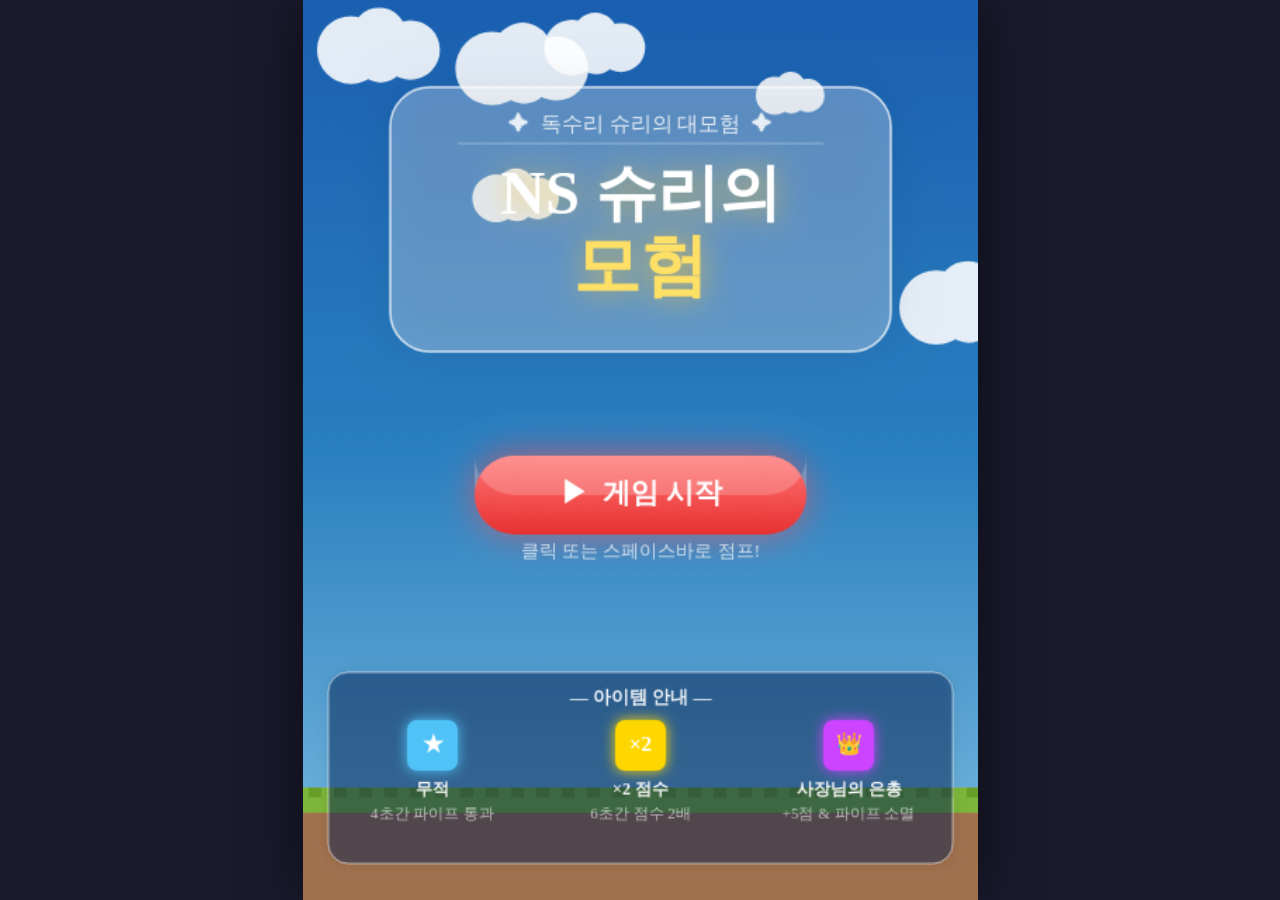
==== commit de13166e: "UI 선명도 개선, 아이템 확률 균등화(35%), 난이도 소폭 상향" ====
--- a/game_single.html
+++ b/game_single.html
@@ -157,8 +157,8 @@
 const GRAVITY          = 0.38;
 const JUMP_FORCE       = -7.2;
 const PIPE_WIDTH       = 74;
-const PIPE_GAP         = 215;  // 고정 넓은 갭
-const BASE_PIPE_SPEED  = 2.6;
+const PIPE_GAP         = 205;  // 고정 넓은 갭
+const BASE_PIPE_SPEED  = 2.9;
 const PIPE_INTERVAL    = 2000; // ms
 const GROUND_H         = 80;
 const PLAYER_X         = 110;
@@ -356,11 +356,11 @@
         });
     }
 
-    // 아이템 (55% 확률, BOSS 가중치 높음)
-    if (Math.random() < 0.55) {
-        // SHIELD 25%, DOUBLE 25%, BOSS 50%
+    // 아이템 (35% 확률, 균등 분배)
+    if (Math.random() < 0.35) {
+        // SHIELD 33%, DOUBLE 33%, BOSS 33%
         const r    = Math.random();
-        const type = r < 0.25 ? 'SHIELD' : r < 0.5 ? 'DOUBLE' : 'BOSS';
+        const type = r < 0.333 ? 'SHIELD' : r < 0.666 ? 'DOUBLE' : 'BOSS';
         items.push({ x: W + PIPE_WIDTH + 37, y: gapCY - gap * 0.1, type, phase: 0, done: false });
     }
 }
@@ -690,9 +690,9 @@
 // ── 배경 / 구름 ───────────────────────────────────────
 function drawBg() {
     const g = ctx.createLinearGradient(0, 0, 0, H);
-    g.addColorStop(0,   '#74C0E8');
-    g.addColorStop(0.7, '#AED9F0');
-    g.addColorStop(1,   '#D8EFF8');
+    g.addColorStop(0,   '#2A7FC0');
+    g.addColorStop(0.6, '#5BAEE0');
+    g.addColorStop(1,   '#9DCFF0');
     ctx.fillStyle = g;
     ctx.fillRect(0, 0, W, H);
 }
@@ -700,7 +700,7 @@
 function drawClouds() {
     ctx.save();
     for (const cl of clouds) {
-        ctx.globalAlpha = 0.72;
+        ctx.globalAlpha = 0.88;
         ctx.fillStyle = 'white';
         const s = cl.scale;
         ctx.beginPath();
@@ -732,21 +732,28 @@
     const botH = H - GROUND_H - botY;
 
     // 윗 파이프 몸통
-    ctx.fillStyle = '#5CB85C';
+    ctx.fillStyle = '#3DAA3D';
     ctx.fillRect(p.x, 0, PIPE_WIDTH, p.topH);
     // 윗 파이프 캡
-    ctx.fillStyle = '#3E9142';
+    ctx.fillStyle = '#237823';
     ctx.fillRect(p.x - 6, p.topH - 30, PIPE_WIDTH + 12, 30);
     // 아랫 파이프 몸통
-    ctx.fillStyle = '#5CB85C';
+    ctx.fillStyle = '#3DAA3D';
     ctx.fillRect(p.x, botY, PIPE_WIDTH, botH);
     // 아랫 파이프 캡
-    ctx.fillStyle = '#3E9142';
+    ctx.fillStyle = '#237823';
     ctx.fillRect(p.x - 6, botY, PIPE_WIDTH + 12, 30);
     // 광택
-    ctx.fillStyle = 'rgba(255,255,255,0.13)';
+    ctx.fillStyle = 'rgba(255,255,255,0.22)';
     ctx.fillRect(p.x + 9, 0, 13, p.topH);
     ctx.fillRect(p.x + 9, botY, 13, botH);
+    // 테두리 (윤곽 선명하게)
+    ctx.strokeStyle = 'rgba(0,0,0,0.25)';
+    ctx.lineWidth = 1.5;
+    ctx.strokeRect(p.x, 0, PIPE_WIDTH, p.topH);
+    ctx.strokeRect(p.x - 6, p.topH - 30, PIPE_WIDTH + 12, 30);
+    ctx.strokeRect(p.x, botY, PIPE_WIDTH, botH);
+    ctx.strokeRect(p.x - 6, botY, PIPE_WIDTH + 12, 30);
 }
 
 // ── 코인 ──────────────────────────────────────────────
@@ -1043,11 +1050,11 @@
 
 // ── 메뉴 화면 ─────────────────────────────────────────
 function drawMenu() {
-    // 배경 그라데이션 (더 깊은 하늘)
+    // 배경 그라데이션 (선명한 하늘)
     const bgG = ctx.createLinearGradient(0, 0, 0, H);
-    bgG.addColorStop(0,   '#3A7BD5');
-    bgG.addColorStop(0.5, '#74C0E8');
-    bgG.addColorStop(1,   '#C8E8F8');
+    bgG.addColorStop(0,   '#1A5FB0');
+    bgG.addColorStop(0.5, '#2A7FC0');
+    bgG.addColorStop(1,   '#7ABCE0');
     ctx.fillStyle = bgG;
     ctx.fillRect(0, 0, W, H);
 
@@ -1057,13 +1064,13 @@
     // ── 타이틀 패널 (반투명 카드) ──
     ctx.save();
     ctx.shadowBlur = 30; ctx.shadowColor = 'rgba(0,0,0,0.25)';
-    ctx.fillStyle  = 'rgba(255,255,255,0.18)';
+    ctx.fillStyle  = 'rgba(255,255,255,0.28)';
     rrect(W / 2 - 178, 62, 356, 188, 28);
     ctx.fill();
     ctx.shadowBlur = 0;
 
     // 카드 테두리
-    ctx.strokeStyle = 'rgba(255,255,255,0.45)';
+    ctx.strokeStyle = 'rgba(255,255,255,0.75)';
     ctx.lineWidth   = 1.5;
     rrect(W / 2 - 178, 62, 356, 188, 28);
     ctx.stroke();
@@ -1151,11 +1158,11 @@
 function drawItemGuide() {
     ctx.save();
     ctx.shadowBlur = 10; ctx.shadowColor = 'rgba(0,0,0,0.2)';
-    ctx.fillStyle  = 'rgba(255,255,255,0.15)';
+    ctx.fillStyle  = 'rgba(0,30,80,0.45)';
     rrect(18, 478, W - 36, 136, 14);
     ctx.fill();
     ctx.shadowBlur = 0;
-    ctx.strokeStyle = 'rgba(255,255,255,0.3)';
+    ctx.strokeStyle = 'rgba(255,255,255,0.55)';
     ctx.lineWidth   = 1;
     rrect(18, 478, W - 36, 136, 14);
     ctx.stroke();
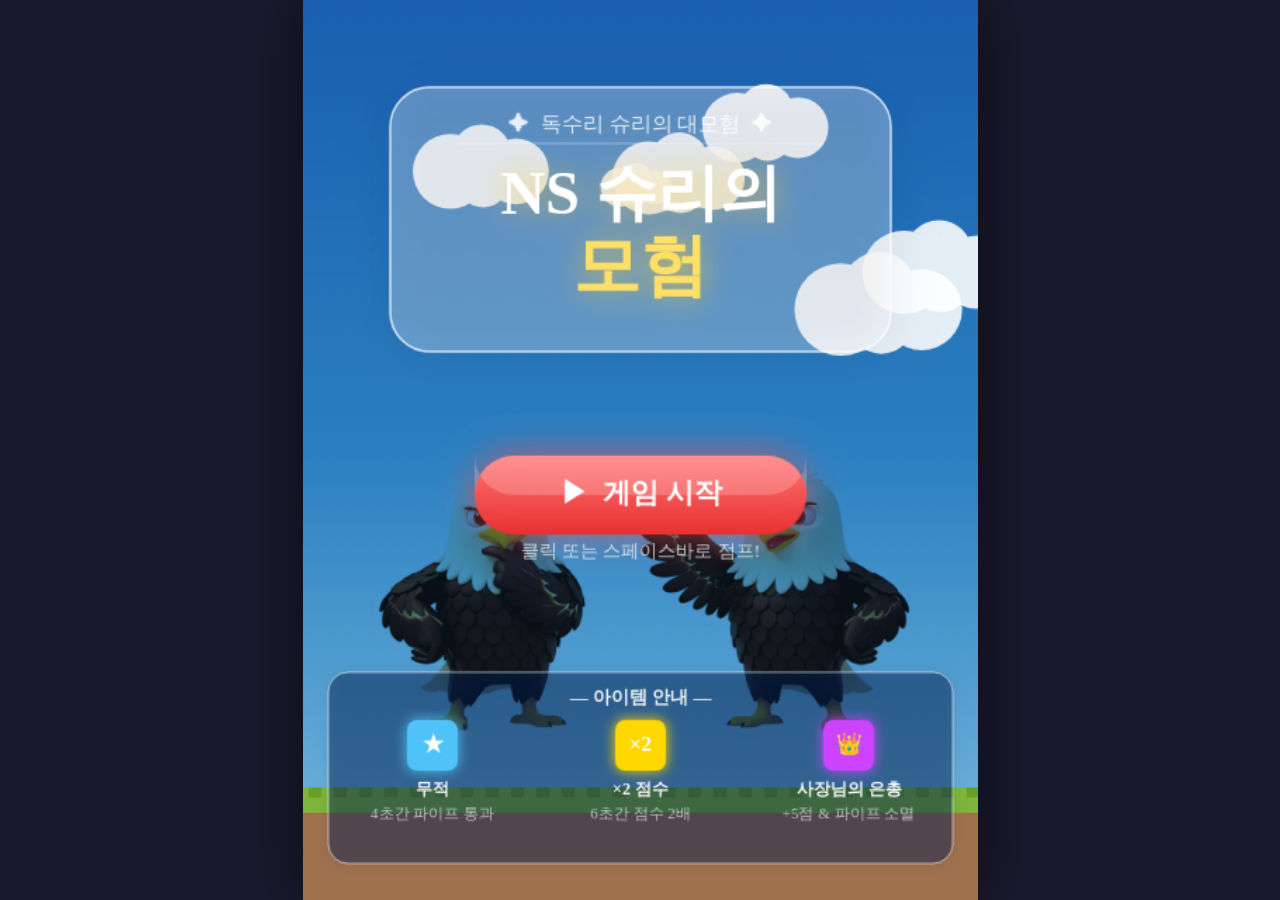
==== commit d7727b72: "메뉴 배경에 슈리 이미지 추가" ====
--- a/game_single.html
+++ b/game_single.html
@@ -228,6 +228,10 @@
 }
 function startBGM() { if (bgmPlaying) return; bgmPlaying=true; bgmBeat=0; bgmStep(); }
 function stopBGM()  { bgmPlaying=false; if(bgmTimer) clearTimeout(bgmTimer); }
+
+// ── 슈리 이미지 ───────────────────────────────────────
+const SHURI_IMG = new Image();
+SHURI_IMG.src = '[data-uri]